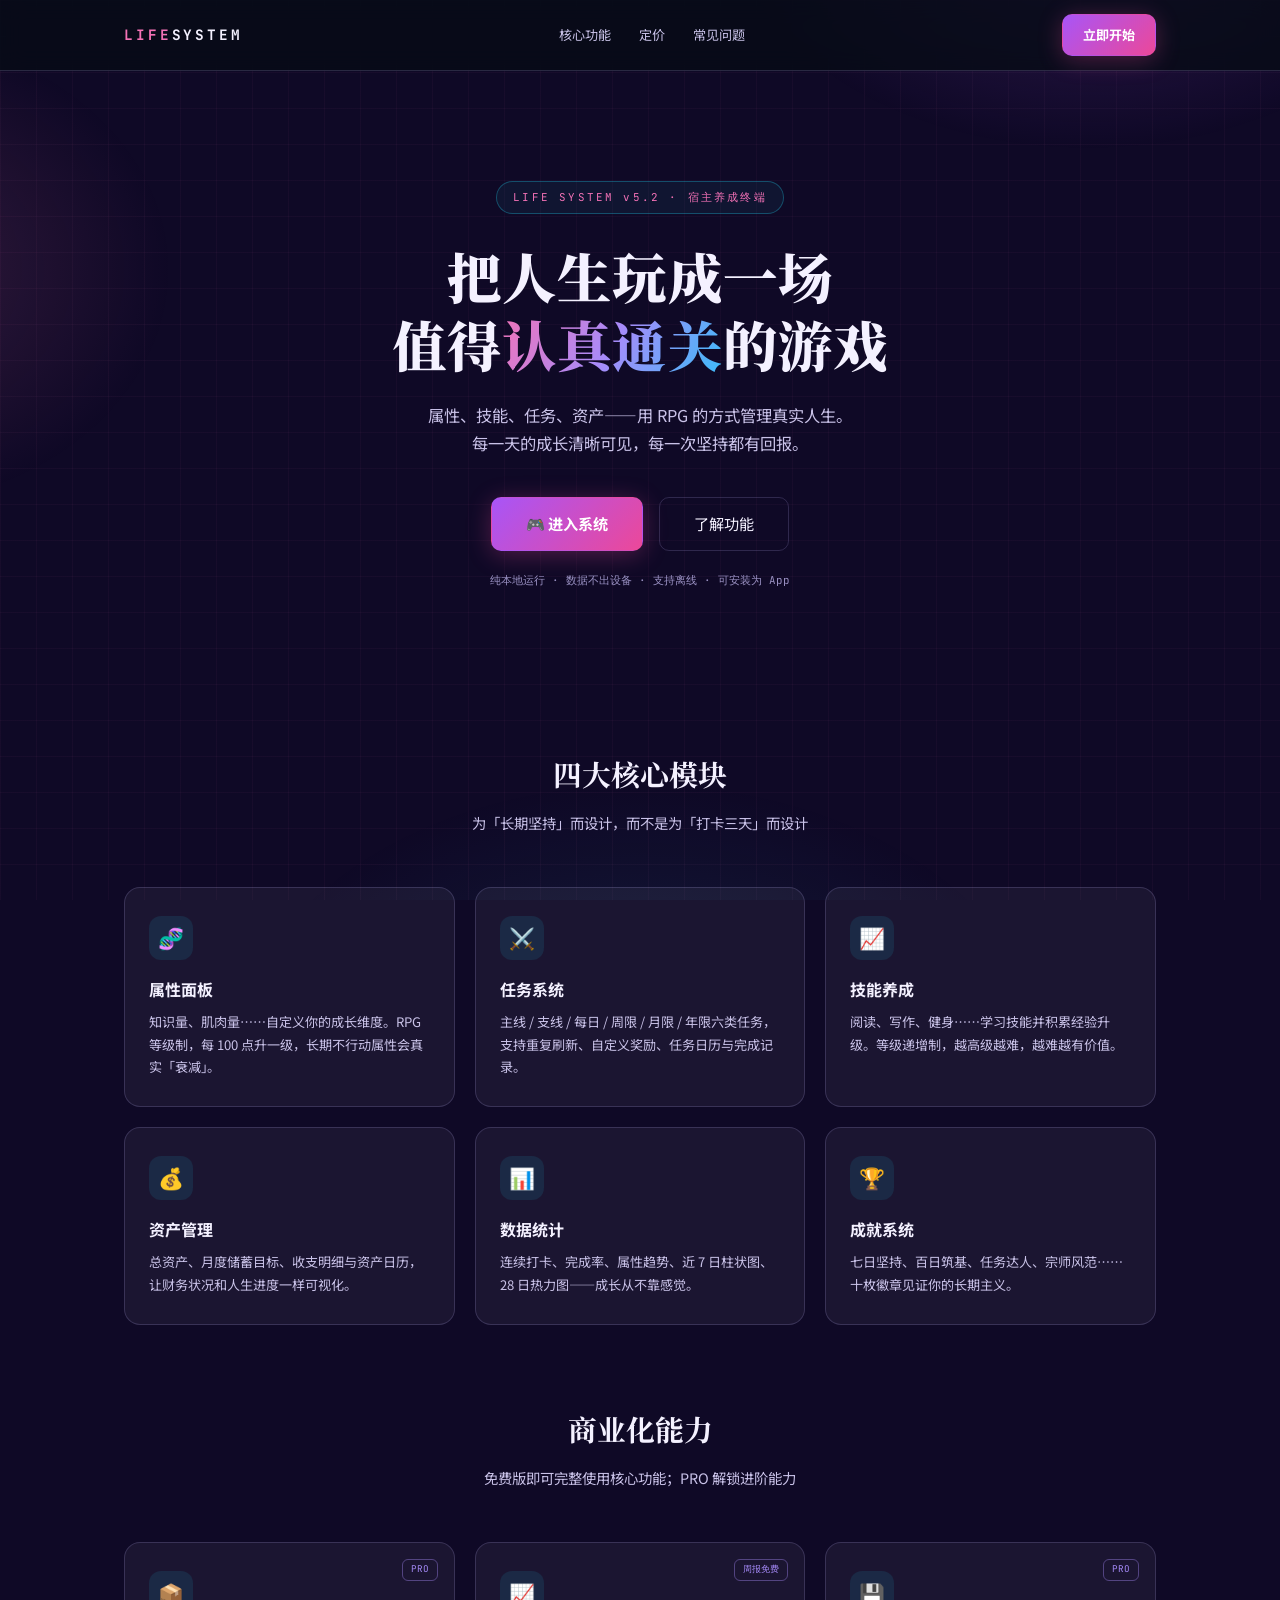
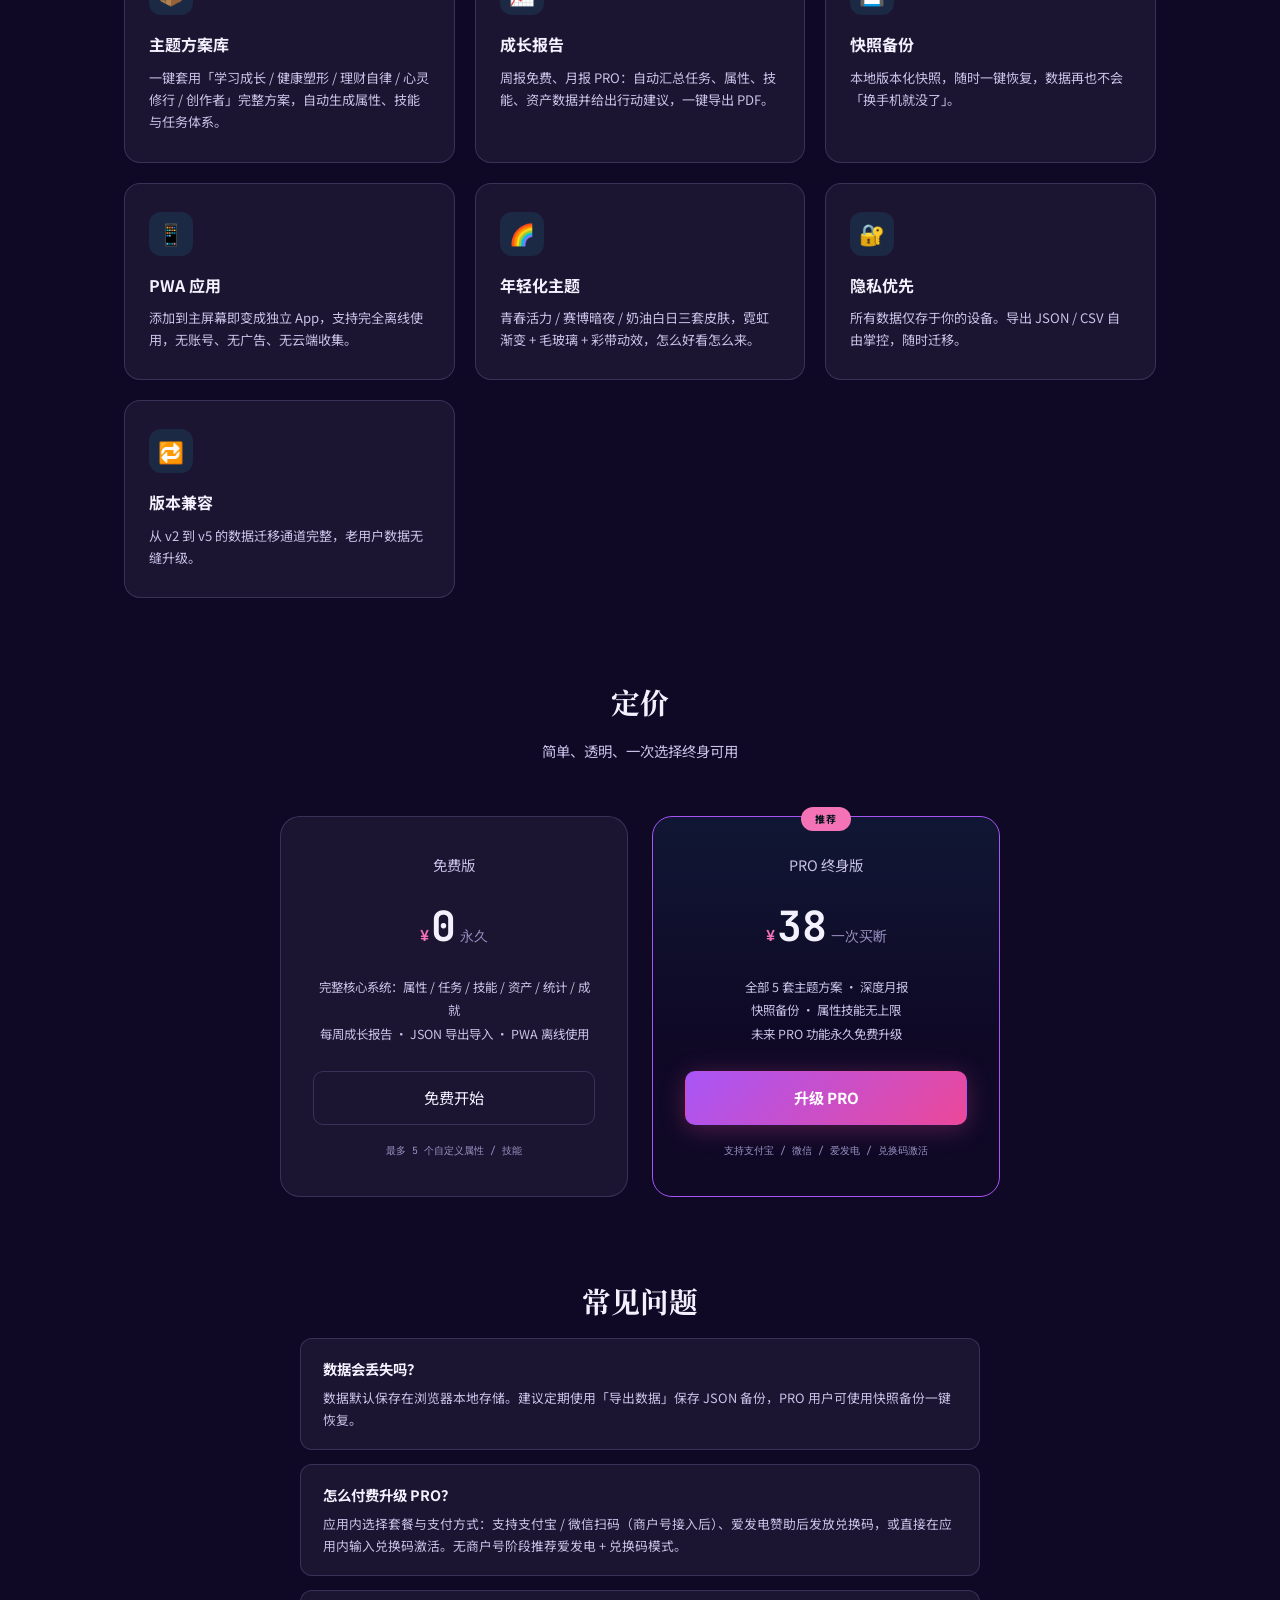
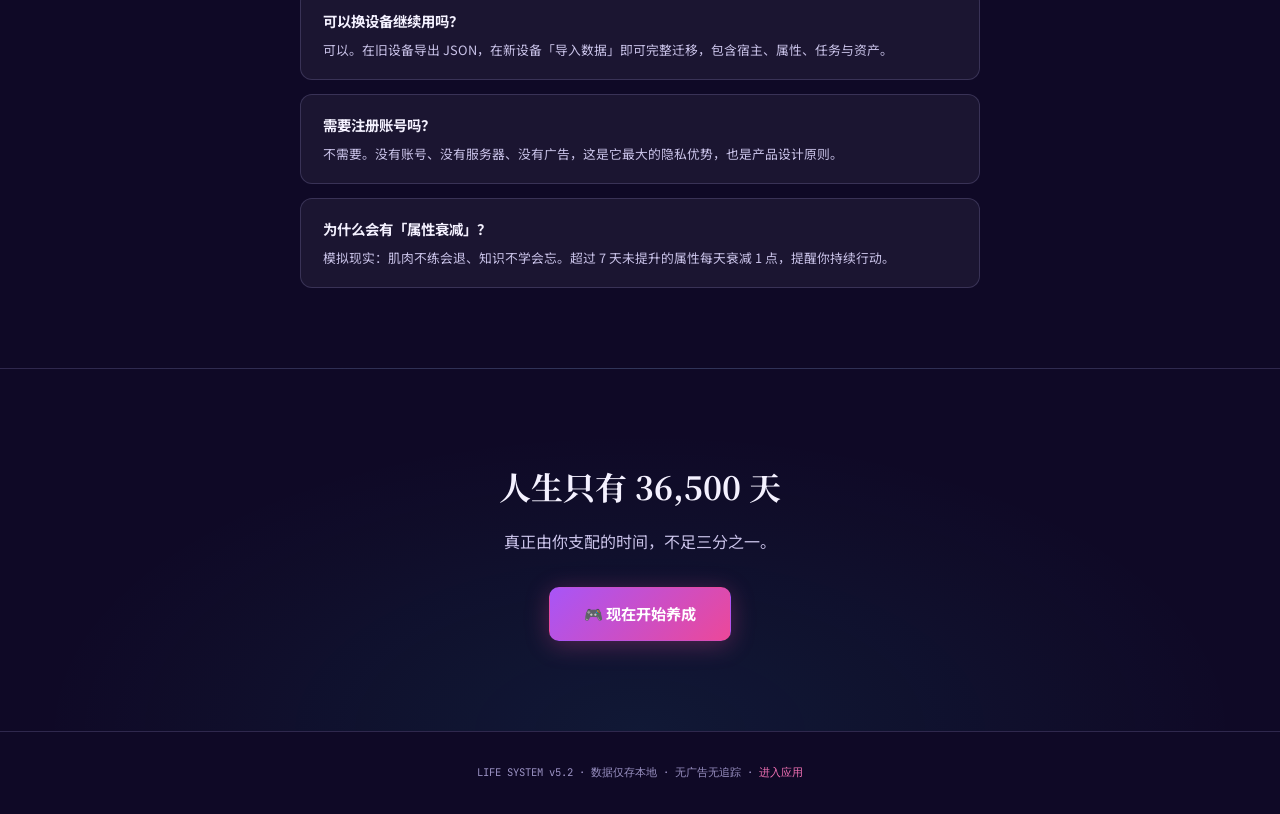
==== landing.html @ e856268a "v5.2 pay copy fix" ====
﻿<!DOCTYPE html>
<html lang="zh-CN">
<head>
<meta charset="UTF-8">
<meta name="viewport" content="width=device-width, initial-scale=1.0">
<meta name="description" content="人生养成系统 — 以 RPG 方式管理属性、技能、任务与资产的人生成长终端。数据仅存本地，隐私安全，可离线使用。">
<title>人生养成系统 — 把人生玩成一场值得通关的游戏</title>
<link rel="preconnect" href="https://fonts.googleapis.com">
<link rel="preconnect" href="https://fonts.gstatic.com" crossorigin>
<link href="https://fonts.googleapis.com/css2?family=Noto+Serif+SC:wght@400;600;900&family=Noto+Sans+SC:wght@300;400;500;700&family=JetBrains+Mono:wght@400;500;700&display=swap" rel="stylesheet">
<link rel="icon" type="image/png" href="icon-192.png">
<style>
:root{
  --bg:#0f0926; --bg-deep:#0f0926; --surface:rgba(255,255,255,.05);
  --border:rgba(196,181,253,.18); --text:#f4f1ff; --muted:#c9c2e8; --faint:#9b92c4;
  --accent:#f472b6; --accent-dim:#a855f7; --violet:#a78bfa;
  --serif:'Noto Serif SC','Songti SC',serif; --sans:'Noto Sans SC',sans-serif; --mono:'JetBrains Mono',monospace;
}
*{box-sizing:border-box;margin:0;padding:0}
html{scroll-behavior:smooth}
body{font-family:var(--sans);background:var(--bg-deep);color:var(--text);line-height:1.7;-webkit-font-smoothing:antialiased;overflow-x:hidden}
body::before{content:'';position:fixed;inset:0;background:
  radial-gradient(600px 400px at 85% -10%, rgba(168,85,247,.22), transparent 60%),
  radial-gradient(500px 400px at -10% 30%, rgba(244,114,182,.16), transparent 60%),
  radial-gradient(700px 500px at 50% 120%, rgba(56,189,248,.12), transparent 60%),
  linear-gradient(rgba(244,114,182,.04) 1px,transparent 1px),linear-gradient(90deg,rgba(244,114,182,.04) 1px,transparent 1px);
  background-size:auto,auto,auto,36px 36px,36px 36px;pointer-events:none;z-index:0}
.wrap{position:relative;z-index:1;max-width:1080px;margin:0 auto;padding:0 24px}

/* Nav */
nav{position:sticky;top:0;z-index:50;backdrop-filter:blur(12px);background:rgba(7,12,22,.8);border-bottom:1px solid var(--border)}
.nav-inner{max-width:1080px;margin:0 auto;padding:14px 24px;display:flex;align-items:center;justify-content:space-between}
.logo{font-family:var(--mono);font-weight:700;letter-spacing:.2em;color:var(--accent);font-size:.9rem}
.logo b{color:var(--text)}
.nav-links{display:flex;gap:28px;font-size:.82rem}
.nav-links a{color:var(--muted);text-decoration:none;transition:color .2s}
.nav-links a:hover{color:var(--accent)}
.btn{display:inline-block;font-family:var(--sans);font-size:.82rem;padding:9px 20px;border-radius:10px;text-decoration:none;transition:all .25s;cursor:pointer;border:1px solid transparent}
.btn-primary{background:linear-gradient(135deg,#a855f7,#ec4899);color:#fff;font-weight:700;box-shadow:0 4px 24px rgba(236,72,153,.30)}
.btn-primary:hover{transform:translateY(-1px);box-shadow:0 8px 32px rgba(34,211,238,.35)}
.btn-ghost{border-color:var(--border);color:var(--text)}
.btn-ghost:hover{border-color:var(--accent-dim);color:var(--accent)}
.btn-lg{padding:13px 34px;font-size:.95rem}

/* Hero */
.hero{padding:110px 0 80px;text-align:center}
.hero-badge{display:inline-block;font-family:var(--mono);font-size:.68rem;letter-spacing:.2em;color:var(--accent);border:1px solid rgba(34,211,238,.3);background:rgba(34,211,238,.06);border-radius:999px;padding:6px 16px;margin-bottom:28px}
.hero h1{font-family:var(--serif);font-size:clamp(2rem,5.2vw,3.4rem);font-weight:900;line-height:1.25;letter-spacing:.02em}
.hero h1 em{font-style:normal;background:linear-gradient(120deg,#f472b6,#a78bfa,#38bdf8);-webkit-background-clip:text;background-clip:text;color:transparent}
.hero-sub{max-width:640px;margin:24px auto 40px;color:var(--muted);font-size:1.02rem}
.hero-cta{display:flex;gap:16px;justify-content:center;flex-wrap:wrap}
.hero-note{font-family:var(--mono);font-size:.68rem;color:var(--faint);margin-top:20px}

/* Feature grid */
.section{padding:80px 0}
.section-title{font-family:var(--serif);font-size:1.8rem;font-weight:700;text-align:center;margin-bottom:12px}
.section-sub{text-align:center;color:var(--muted);font-size:.9rem;margin-bottom:52px}
.grid{display:grid;grid-template-columns:repeat(3,1fr);gap:20px}
.card{background:var(--surface);border:1px solid var(--border);border-radius:16px;padding:28px 24px;transition:all .3s;position:relative;overflow:hidden}
.card:hover{transform:translateY(-4px);border-color:rgba(34,211,238,.4);box-shadow:0 12px 40px rgba(34,211,238,.08)}
.card-icon{width:44px;height:44px;border-radius:12px;background:rgba(34,211,238,.1);display:flex;align-items:center;justify-content:center;font-size:1.3rem;margin-bottom:16px}
.card h3{font-size:1rem;margin-bottom:8px}
.card p{font-size:.82rem;color:var(--muted)}
.card-tag{position:absolute;top:16px;right:16px;font-family:var(--mono);font-size:.58rem;color:var(--violet);border:1px solid rgba(167,139,250,.4);border-radius:6px;padding:2px 8px}

/* Pricing */
.pricing-grid{display:grid;grid-template-columns:1fr 1fr;gap:24px;max-width:720px;margin:0 auto}
.price-card{background:var(--surface);border:1px solid var(--border);border-radius:20px;padding:36px 32px;text-align:center;position:relative}
.price-card.featured{border-color:var(--accent-dim);background:linear-gradient(180deg,rgba(34,211,238,.07),transparent 60%)}
.price-tag{position:absolute;top:-10px;left:50%;transform:translateX(-50%);background:var(--accent);color:#03141c;font-size:.62rem;font-weight:700;letter-spacing:.1em;border-radius:999px;padding:4px 14px}
.price-name{font-size:.9rem;color:var(--muted);margin-bottom:14px}
.price-num{font-family:var(--mono);font-size:2.6rem;font-weight:700}
.price-num small{font-size:.95rem;color:var(--accent);margin-right:2px}
.price-num span{font-size:.85rem;color:var(--faint);font-weight:400;margin-left:4px}
.price-desc{font-size:.78rem;color:var(--muted);margin:14px 0 24px;line-height:1.9}
.price-note{font-size:.62rem;color:var(--faint);margin-top:18px;font-family:var(--mono)}

/* FAQ */
.faq{max-width:680px;margin:0 auto;display:flex;flex-direction:column;gap:14px}
.faq-item{background:var(--surface);border:1px solid var(--border);border-radius:12px;padding:18px 22px}
.faq-item h4{font-size:.9rem;margin-bottom:6px;color:var(--text)}
.faq-item p{font-size:.8rem;color:var(--muted)}

/* Footer CTA */
.cta-band{text-align:center;padding:90px 0;border-top:1px solid var(--border);background:radial-gradient(600px 300px at 50% 100%,rgba(34,211,238,.08),transparent)}
.cta-band h2{font-family:var(--serif);font-size:2rem;margin-bottom:14px}
.cta-band p{color:var(--muted);margin-bottom:32px}
footer{padding:32px 0;text-align:center;font-family:var(--mono);font-size:.66rem;color:var(--faint);border-top:1px solid var(--border)}
@media(max-width:820px){
  .grid{grid-template-columns:1fr}
  .pricing-grid{grid-template-columns:1fr}
  .nav-links{display:none}
  .hero{padding:80px 0 60px}
}
</style>
</head>
<body>
<nav>
  <div class="nav-inner">
    <div class="logo">LIFE<b>SYSTEM</b></div>
    <div class="nav-links">
      <a href="#features">核心功能</a><a href="#pricing">定价</a><a href="#faq">常见问题</a>
    </div>
    <a href="index.html" class="btn btn-primary">立即开始</a>
  </div>
</nav>

<header class="hero wrap">
  <div class="hero-badge">LIFE SYSTEM v5.2 · 宿主养成终端</div>
  <h1>把人生玩成一场<br>值得<em>认真通关</em>的游戏</h1>
  <p class="hero-sub">属性、技能、任务、资产——用 RPG 的方式管理真实人生。<br>每一天的成长清晰可见，每一次坚持都有回报。</p>
  <div class="hero-cta">
    <a href="index.html" class="btn btn-primary btn-lg">🎮 进入系统</a>
    <a href="#features" class="btn btn-ghost btn-lg">了解功能</a>
  </div>
  <div class="hero-note">纯本地运行 · 数据不出设备 · 支持离线 · 可安装为 App</div>
</header>

<section class="section" id="features">
  <div class="wrap">
    <h2 class="section-title">四大核心模块</h2>
    <p class="section-sub">为「长期坚持」而设计，而不是为「打卡三天」而设计</p>
    <div class="grid">
      <div class="card"><div class="card-icon">🧬</div><h3>属性面板</h3><p>知识量、肌肉量……自定义你的成长维度。RPG 等级制，每 100 点升一级，长期不行动属性会真实「衰减」。</p></div>
      <div class="card"><div class="card-icon">⚔️</div><h3>任务系统</h3><p>主线 / 支线 / 每日 / 周限 / 月限 / 年限六类任务，支持重复刷新、自定义奖励、任务日历与完成记录。</p></div>
      <div class="card"><div class="card-icon">📈</div><h3>技能养成</h3><p>阅读、写作、健身……学习技能并积累经验升级。等级递增制，越高级越难，越难越有价值。</p></div>
      <div class="card"><div class="card-icon">💰</div><h3>资产管理</h3><p>总资产、月度储蓄目标、收支明细与资产日历，让财务状况和人生进度一样可视化。</p></div>
      <div class="card"><div class="card-icon">📊</div><h3>数据统计</h3><p>连续打卡、完成率、属性趋势、近 7 日柱状图、28 日热力图——成长从不靠感觉。</p></div>
      <div class="card"><div class="card-icon">🏆</div><h3>成就系统</h3><p>七日坚持、百日筑基、任务达人、宗师风范……十枚徽章见证你的长期主义。</p></div>
    </div>
  </div>
</section>

<section class="section" style="padding-top:0">
  <div class="wrap">
    <h2 class="section-title">商业化能力</h2>
    <p class="section-sub">免费版即可完整使用核心功能；PRO 解锁进阶能力</p>
    <div class="grid">
      <div class="card"><div class="card-icon">📦</div><h3>主题方案库</h3><p>一键套用「学习成长 / 健康塑形 / 理财自律 / 心灵修行 / 创作者」完整方案，自动生成属性、技能与任务体系。<span class="card-tag">PRO</span></p></div>
      <div class="card"><div class="card-icon">📈</div><h3>成长报告</h3><p>周报免费、月报 PRO：自动汇总任务、属性、技能、资产数据并给出行动建议，一键导出 PDF。<span class="card-tag">周报免费</span></p></div>
      <div class="card"><div class="card-icon">💾</div><h3>快照备份</h3><p>本地版本化快照，随时一键恢复，数据再也不会「换手机就没了」。<span class="card-tag">PRO</span></p></div>
      <div class="card"><div class="card-icon">📱</div><h3>PWA 应用</h3><p>添加到主屏幕即变成独立 App，支持完全离线使用，无账号、无广告、无云端收集。</p></div>
      <div class="card"><div class="card-icon">🌈</div><h3>年轻化主题</h3><p>青春活力 / 赛博暗夜 / 奶油白日三套皮肤，霓虹渐变 + 毛玻璃 + 彩带动效，怎么好看怎么来。</p></div>
      <div class="card"><div class="card-icon">🔐</div><h3>隐私优先</h3><p>所有数据仅存于你的设备。导出 JSON / CSV 自由掌控，随时迁移。</p></div>
      <div class="card"><div class="card-icon">🔁</div><h3>版本兼容</h3><p>从 v2 到 v5 的数据迁移通道完整，老用户数据无缝升级。</p></div>
    </div>
  </div>
</section>

<section class="section" id="pricing" style="padding-top:0">
  <div class="wrap">
    <h2 class="section-title">定价</h2>
    <p class="section-sub">简单、透明、一次选择终身可用</p>
    <div class="pricing-grid">
      <div class="price-card">
        <div class="price-name">免费版</div>
        <div class="price-num"><small>¥</small>0<span>永久</span></div>
        <p class="price-desc">完整核心系统：属性 / 任务 / 技能 / 资产 / 统计 / 成就<br>每周成长报告 · JSON 导出导入 · PWA 离线使用</p>
        <a href="index.html" class="btn btn-ghost btn-lg" style="width:100%">免费开始</a>
        <div class="price-note">最多 5 个自定义属性 / 技能</div>
      </div>
      <div class="price-card featured">
        <div class="price-tag">推荐</div>
        <div class="price-name">PRO 终身版</div>
        <div class="price-num"><small>¥</small>38<span>一次买断</span></div>
        <p class="price-desc">全部 5 套主题方案 · 深度月报<br>快照备份 · 属性技能无上限<br>未来 PRO 功能永久免费升级</p>
        <a href="index.html" class="btn btn-primary btn-lg" style="width:100%">升级 PRO</a>
        <div class="price-note">支持支付宝 / 微信 / 爱发电 / 兑换码激活</div>
      </div>
    </div>
  </div>
</section>

<section class="section" id="faq" style="padding-top:0">
  <div class="wrap">
    <h2 class="section-title">常见问题</h2>
    <div class="faq">
      <div class="faq-item"><h4>数据会丢失吗？</h4><p>数据默认保存在浏览器本地存储。建议定期使用「导出数据」保存 JSON 备份，PRO 用户可使用快照备份一键恢复。</p></div>
      <div class="faq-item"><h4>怎么付费升级 PRO？</h4><p>应用内选择套餐与支付方式：支持支付宝 / 微信扫码（商户号接入后）、爱发电赞助后发放兑换码，或直接在应用内输入兑换码激活。无商户号阶段推荐爱发电 + 兑换码模式。</p></div>
      <div class="faq-item"><h4>可以换设备继续用吗？</h4><p>可以。在旧设备导出 JSON，在新设备「导入数据」即可完整迁移，包含宿主、属性、任务与资产。</p></div>
      <div class="faq-item"><h4>需要注册账号吗？</h4><p>不需要。没有账号、没有服务器、没有广告，这是它最大的隐私优势，也是产品设计原则。</p></div>
      <div class="faq-item"><h4>为什么会有「属性衰减」？</h4><p>模拟现实：肌肉不练会退、知识不学会忘。超过 7 天未提升的属性每天衰减 1 点，提醒你持续行动。</p></div>
    </div>
  </div>
</section>

<div class="cta-band">
  <div class="wrap">
    <h2>人生只有 36,500 天</h2>
    <p>真正由你支配的时间，不足三分之一。</p>
    <a href="index.html" class="btn btn-primary btn-lg">🎮 现在开始养成</a>
  </div>
</div>

<footer>LIFE SYSTEM v5.2 · 数据仅存本地 · 无广告无追踪 · <a href="index.html" style="color:var(--accent);text-decoration:none">进入应用</a></footer>
</body>
</html>
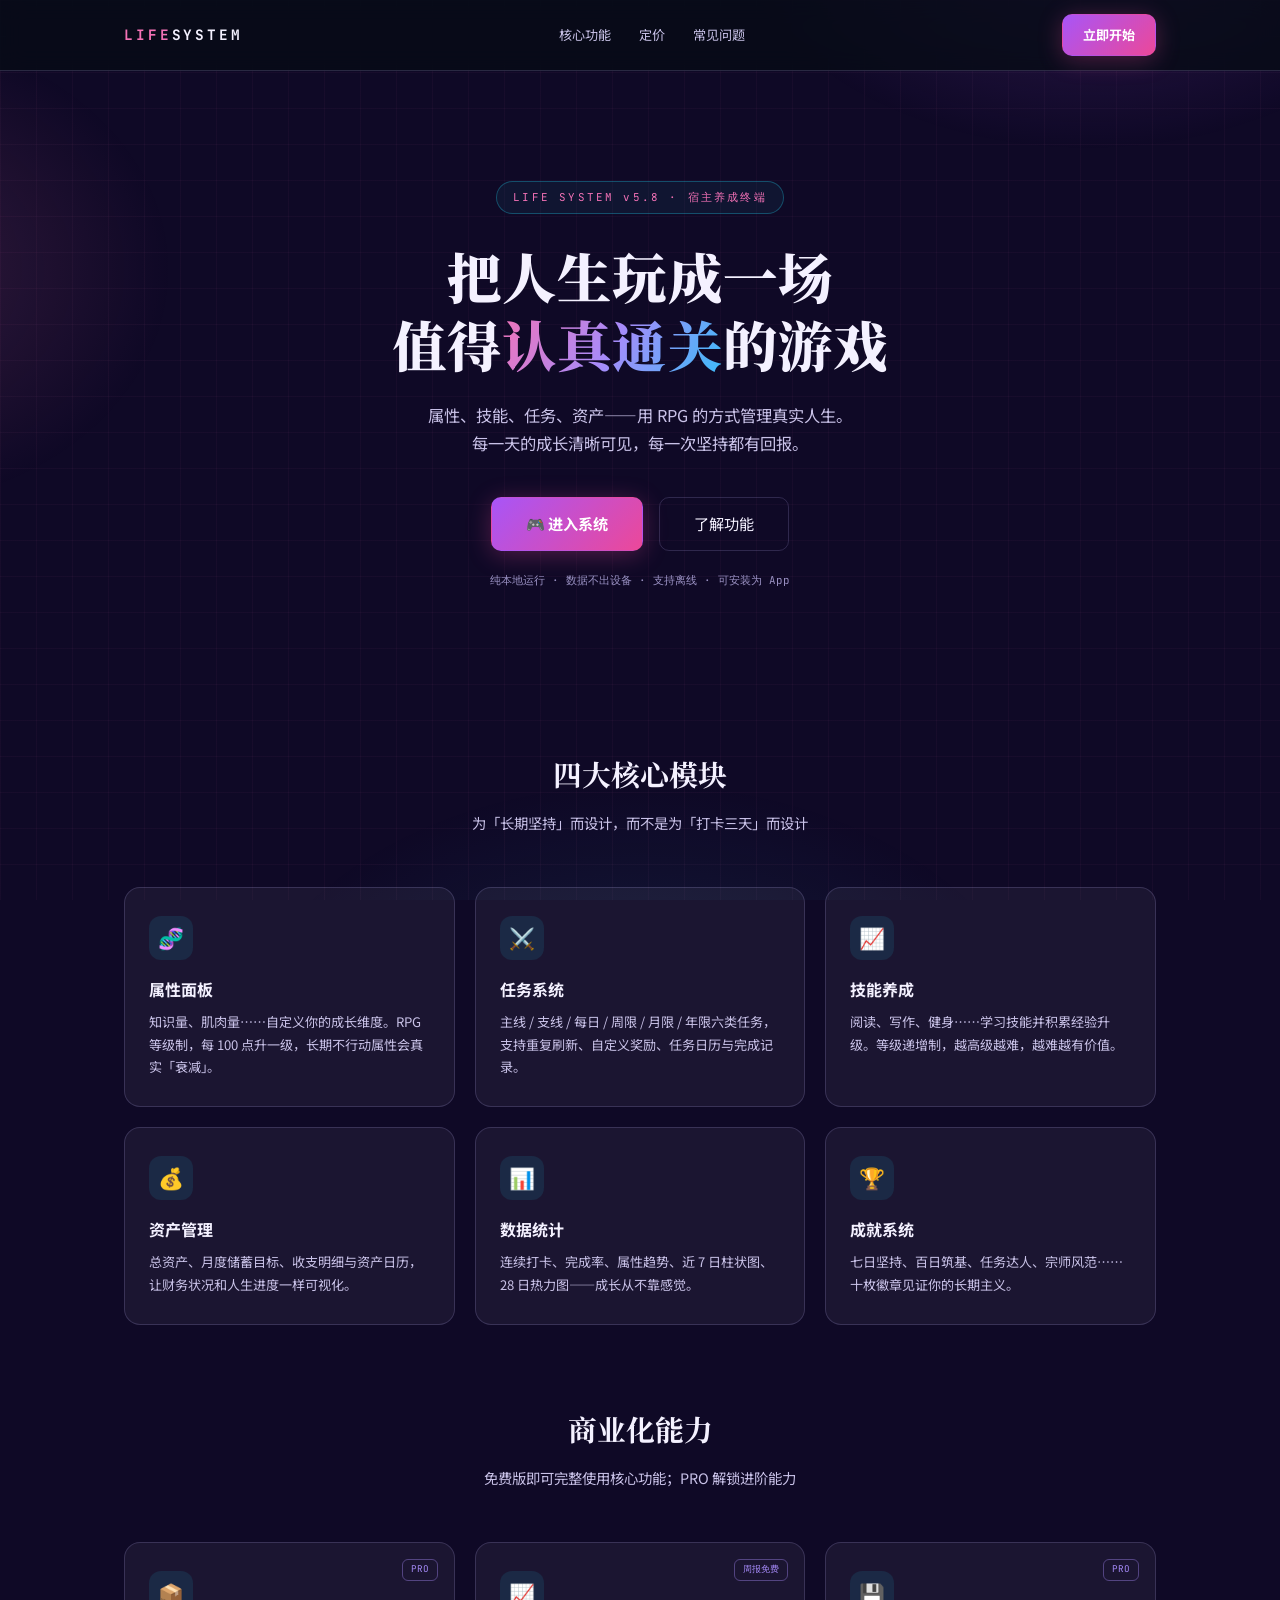
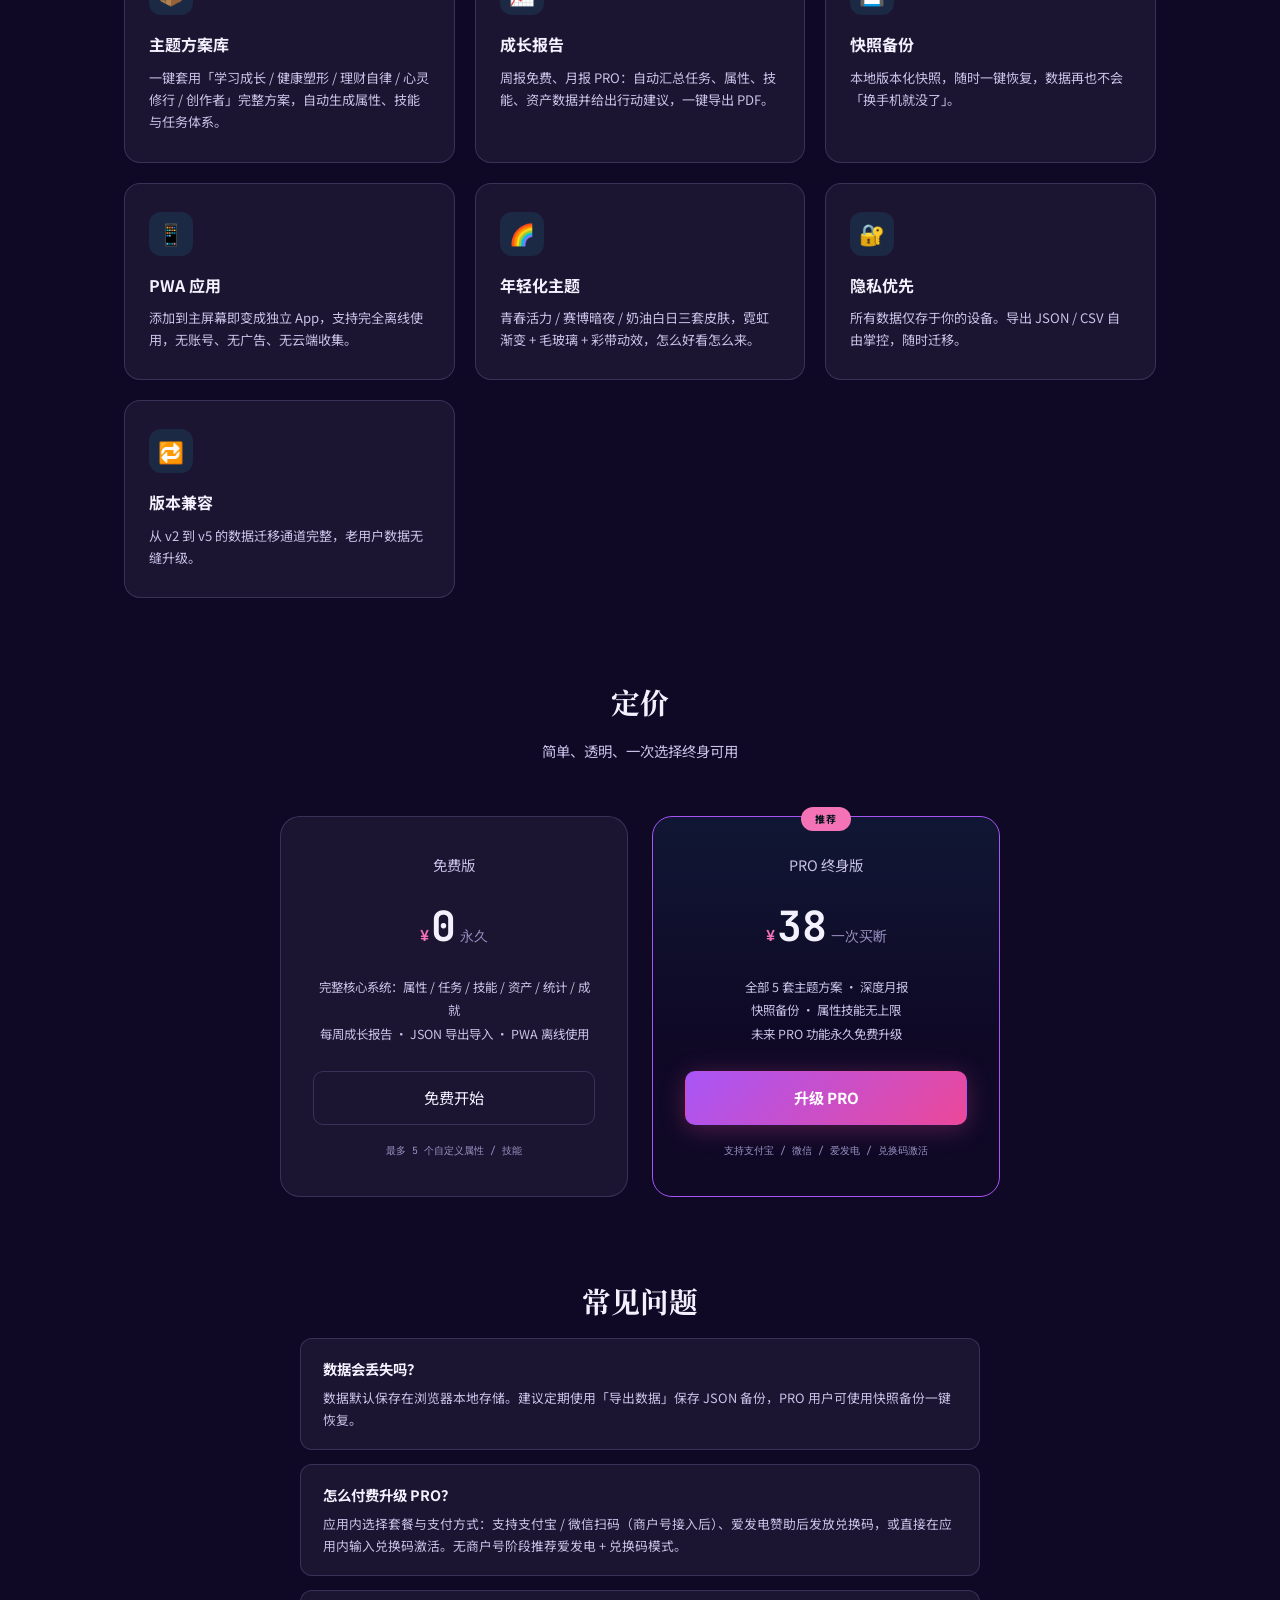
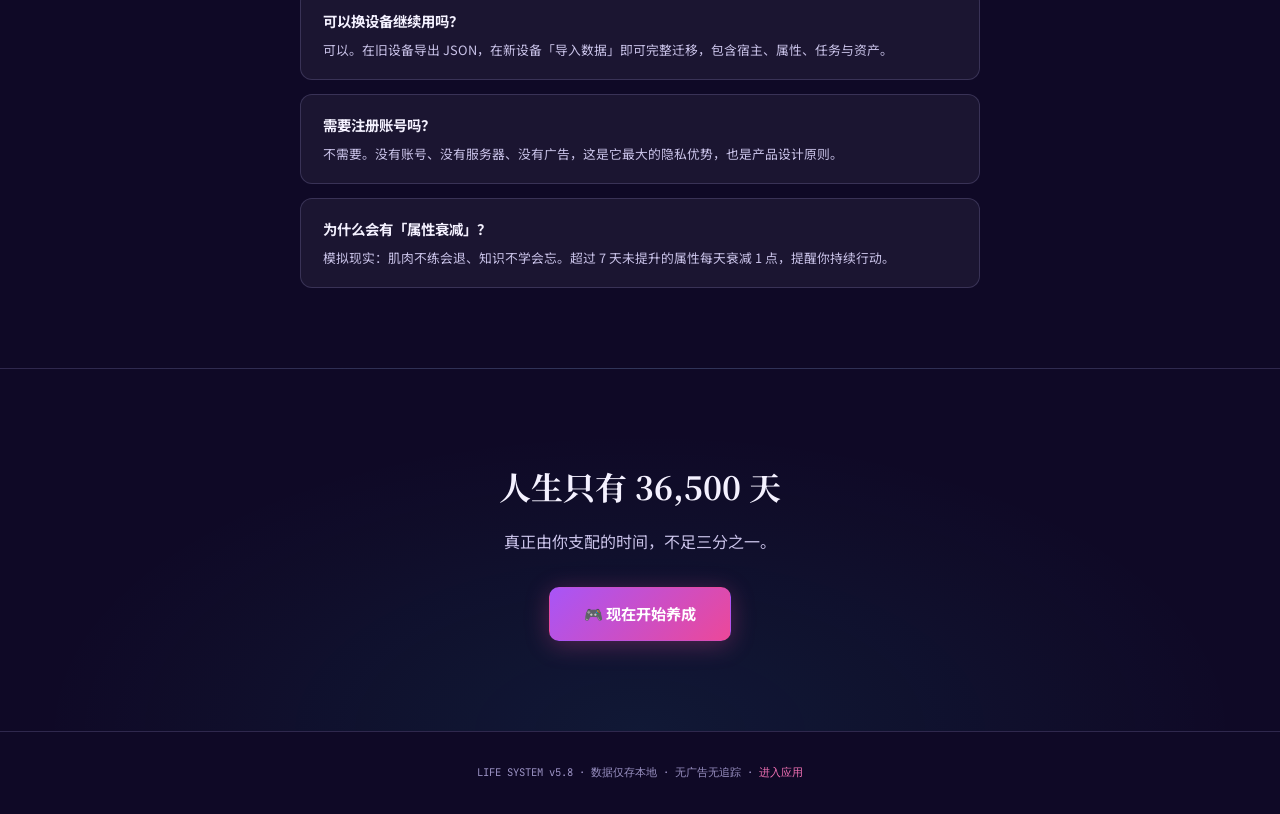
==== commit 1b8a0dc1: "v5.8 schedule simplification" ====
--- a/landing.html
+++ b/landing.html
@@ -4,6 +4,12 @@
 <meta charset="UTF-8">
 <meta name="viewport" content="width=device-width, initial-scale=1.0">
 <meta name="description" content="人生养成系统 — 以 RPG 方式管理属性、技能、任务与资产的人生成长终端。数据仅存本地，隐私安全，可离线使用。">
+<meta property="og:type" content="website">
+<meta property="og:title" content="人生养成系统 — 把人生玩成一场值得通关的游戏">
+<meta property="og:description" content="属性 / 技能 / 任务 / 资产 + 36500 天人生进度条。免费开玩，PRO 终身买断 ¥38，一次付费永久使用。">
+<meta property="og:image" content="https://carllynn.github.io/life-system/icon-512.png">
+<meta property="og:url" content="https://carllynn.github.io/life-system/landing.html">
+<meta name="twitter:card" content="summary_large_image">
 <title>人生养成系统 — 把人生玩成一场值得通关的游戏</title>
 <link rel="preconnect" href="https://fonts.googleapis.com">
 <link rel="preconnect" href="https://fonts.gstatic.com" crossorigin>
@@ -106,7 +112,7 @@
 </nav>
 
 <header class="hero wrap">
-  <div class="hero-badge">LIFE SYSTEM v5.2 · 宿主养成终端</div>
+  <div class="hero-badge">LIFE SYSTEM v5.8 · 宿主养成终端</div>
   <h1>把人生玩成一场<br>值得<em>认真通关</em>的游戏</h1>
   <p class="hero-sub">属性、技能、任务、资产——用 RPG 的方式管理真实人生。<br>每一天的成长清晰可见，每一次坚持都有回报。</p>
   <div class="hero-cta">
@@ -192,7 +198,7 @@
   </div>
 </div>
 
-<footer>LIFE SYSTEM v5.2 · 数据仅存本地 · 无广告无追踪 · <a href="index.html" style="color:var(--accent);text-decoration:none">进入应用</a></footer>
+<footer>LIFE SYSTEM v5.8 · 数据仅存本地 · 无广告无追踪 · <a href="index.html" style="color:var(--accent);text-decoration:none">进入应用</a></footer>
 </body>
 </html>
-
+
